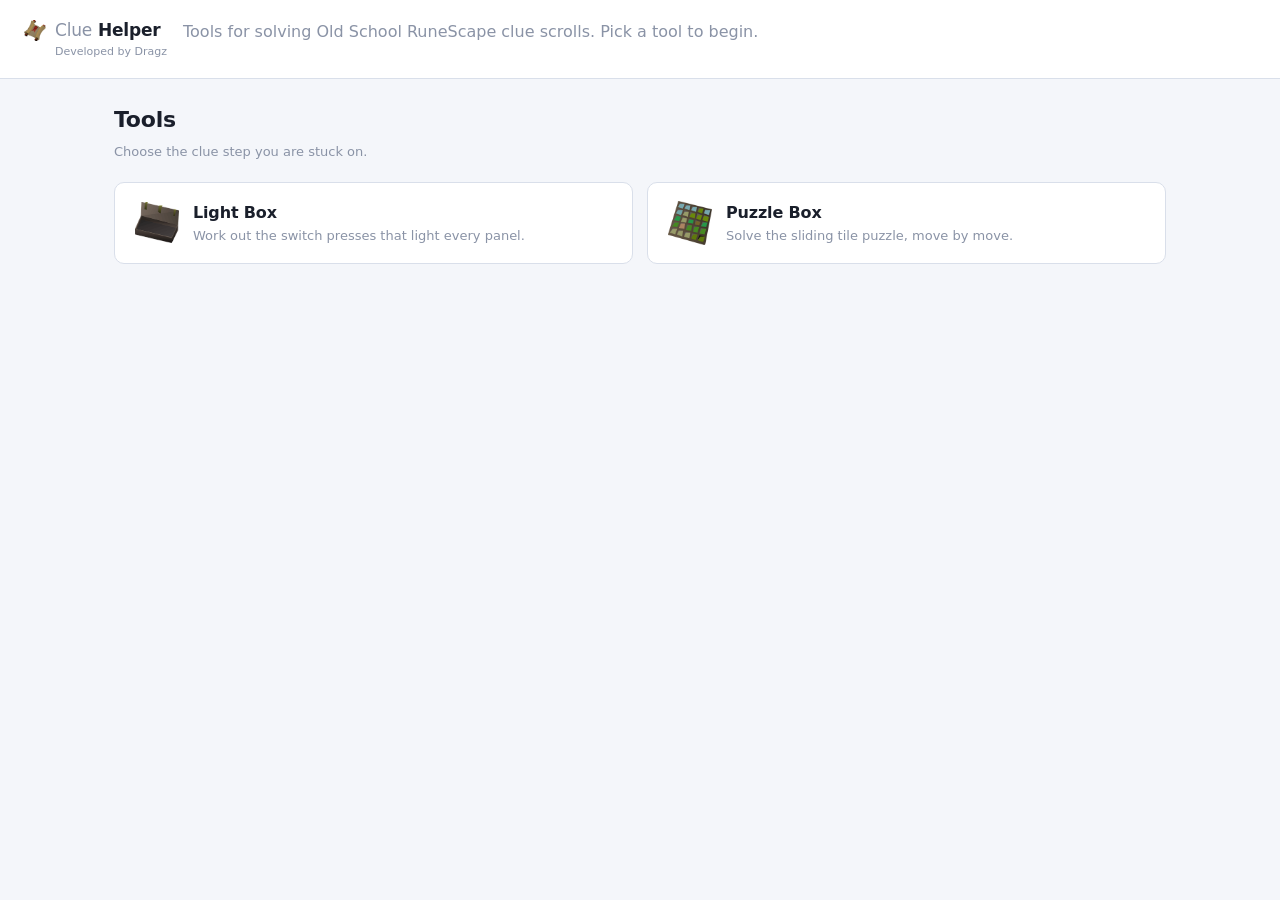
==== index.html @ 04e0d84f "initial commit of base code" ====
<!doctype html>
<!--
  GENERATED FILE -- DO NOT EDIT.

  Built by build_standalone.py from:
      web/index.html   markup        web/tools/*.js   the tools
      web/style.css    styles        web/images/*     icons
      ui.py            every label, tool and timing

  Edit those, then run:  python build_standalone.py
-->

<html lang="en">
<head>
<meta charset="utf-8">
<meta name="viewport" content="width=device-width, initial-scale=1">
<title>Clue Helper</title>
<link rel="icon" type="image/png" href="[data-uri]">
<link rel="apple-touch-icon" href="[data-uri]">
<meta name="apple-mobile-web-app-title" content="Clue Helper">
<meta name="apple-mobile-web-app-capable" content="yes">
<style>:root {
  --bg: #11131a;
  --panel: #181b24;
  --panel-2: #1f2430;
  --line: #2b3140;
  --ink: #e6e9f0;
  --ink-dim: #9aa3b5;
  --ink-faint: #6b7489;
  --placeholder: #4d5360;
  --arrow-stroke: 0.5px;   /* how heavy the ↓ / → disclosure arrows read */
  --arrow-long: 1.2;       /* stretch along the arrow's own axis */
  --arrow-wide: 1.18;      /* and across it */
  --accent: #6ea8fe;
  --accent-ink: #0d1117;
  --wild: #f0b45e;
  --radius: 10px;
  --toast-fade: 220ms;
}

@media (prefers-color-scheme: light) {
  :root {
    --bg: #f4f6fa;
    --panel: #ffffff;
    --panel-2: #eef1f7;
    --line: #d9dfea;
    --ink: #1a1f2b;
    --ink-dim: #5a6479;
    --ink-faint: #8a93a6;
    --placeholder: #b0b6c4;
    --accent: #2f6fe4;
    --accent-ink: #ffffff;
    --wild: #a96a12;
  }
}

* { box-sizing: border-box; }

/* The hidden attribute loses to any author `display` rule -- a card is a grid,
   a page is a block -- so toggling it would otherwise do nothing at all. */
[hidden] { display: none !important; }

body {
  margin: 0;
  background: var(--bg);
  color: var(--ink);
  font: 15px/1.5 system-ui, -apple-system, "Segoe UI", Roboto, sans-serif;
}

.bar {
  display: flex;
  /* Centre, not baseline: the h1 starts with the icon, and a flex container
     whose first item has no text baseline reports its bottom edge instead --
     which dropped the description below the title. */
  align-items: center;
  gap: 16px;
  flex-wrap: wrap;
  padding: 18px 24px;
  border-bottom: 1px solid var(--line);
  background: var(--panel);
}
.bar h1 {
  display: flex;
  align-items: center;
  gap: 9px;
  margin: 0;
  font-size: 17px;
  font-weight: 650;
  letter-spacing: -0.01em;
  white-space: nowrap;
}
.brand {
  display: flex;
  flex-direction: column;
  flex: none;
  gap: 0;
}
.developer-credit {
  margin-left: 31px;
  color: var(--ink-faint);
  font-size: 11px;
  white-space: nowrap;
}
.bar.compact .brand {
  flex-direction: row;
  align-items: center;
  flex-wrap: wrap;
  gap: 6px 16px;
  max-width: 100%;
}
.bar.compact .developer-credit { margin-left: 0; }
.bar.compact #appInfo { flex-basis: 100%; }
.dict.app-description { font-size: 16px; }
.bar:not(.compact) #appInfo {
  align-self: flex-start;
  padding-top: 1.5px;
}
/* Decorative: the name is right beside it, so it carries an empty alt. */
.logo { width: 22px; height: 22px; flex: none; border-radius: 5px; object-fit: contain; }
.bar h1 .lead { color: var(--ink-faint); font-weight: 400; }
.dict { margin: 0; color: var(--ink-faint); font-size: 13px; }
/* Each sentence is its own block, so when the line is too narrow the break
   falls between them instead of part-way through one. */
.dict span { display: inline-block; }

main { max-width: 1100px; margin: 0 auto; padding: 24px; }

/* --- the back control ----------------------------------------------------
   Sits above the page it would leave, aligned with the content's left edge. */
.backbtn {
  display: inline-flex;
  align-items: center;
  gap: 4px;
  margin: 0 0 16px -8px;
  padding: 6px 12px 6px 8px;
  background: none;
  border: 1px solid transparent;
  border-radius: 8px;
  color: var(--ink-dim);
  font: inherit;
  font-size: 14px;
  font-weight: 600;
  cursor: pointer;
  transition: color 0.15s, background 0.15s;
}
.backbtn svg { width: 18px; height: 18px; flex: none; }
.backbtn:hover { color: var(--ink); background: var(--panel-2); }
.backbtn:focus-visible { outline: 2px solid var(--accent); outline-offset: 2px; }

.pagetitle {
  display: flex;
  align-items: center;
  gap: 11px;
  margin: 0;
  font-size: 22px;
  font-weight: 650;
  letter-spacing: -0.01em;
}
/* The tool page repeats the card's icon beside its name, at the same scale
   the card shows it, so the two read as the same object. */
.pagetitle .toolicon { width: 34px; height: 34px; flex: none; object-fit: contain; }
.pagehint { margin-top: 6px; }

/* --- the home menu -------------------------------------------------------
   Cards that stretch to fill the row, so two tools are two halves and the
   grid never leaves a lone stranded card on a wide screen. */
.menu {
  margin-top: 20px;
  display: grid;
  grid-template-columns: repeat(auto-fit, minmax(250px, 1fr));
  gap: 14px;
}
.tile {
  display: grid;
  grid-template-columns: auto 1fr;
  align-items: center;
  gap: 14px;
  width: 100%;
  padding: 18px 20px;
  text-align: left;
  background: var(--panel);
  border: 1px solid var(--line);
  border-radius: var(--radius);
  color: var(--ink);
  font: inherit;
  cursor: pointer;
  -webkit-tap-highlight-color: transparent;
  transition: border-color 0.14s, background 0.14s, transform 0.08s;
}
.tile:hover { border-color: var(--accent); background: var(--panel-2); }
.tile:active { transform: scale(0.99); }
.tile:focus-visible { outline: 2px solid var(--accent); outline-offset: 2px; }
.tile img {
  width: 44px;
  height: 44px;
  object-fit: contain;
  /* OSRS sprites are small and crisp; let them stay that way when scaled. */
  image-rendering: -webkit-optimize-contrast;
}
.tile .name {
  display: block;
  font-size: 16px;
  font-weight: 650;
  letter-spacing: -0.01em;
}
.tile .blurb {
  display: block;
  margin-top: 2px;
  color: var(--ink-faint);
  font-size: 13px;
  line-height: 1.4;
}

/* --- a tool's own surface ------------------------------------------------ */
.card {
  margin-top: 20px;
  padding: 20px;
  background: var(--panel);
  border: 1px solid var(--line);
  border-radius: var(--radius);
}
.card h3 { margin: 0 0 8px; font-size: 15px; font-weight: 650; }
.card p { margin: 0; color: var(--ink-dim); font-size: 14px; }

.label {
  display: block;
  font-size: 12px;
  font-weight: 600;
  text-transform: uppercase;
  letter-spacing: 0.06em;
  color: var(--ink-dim);
  margin-bottom: 6px;
}
.hint { display: block; margin-top: 5px; font-size: 12px; color: var(--ink-faint); }

kbd {
  font: inherit;
  font-size: 11px;
  background: var(--panel-2);
  border: 1px solid var(--line);
  border-radius: 4px;
  padding: 0 4px;
}

input[type=text], input[type=number], select {
  width: 100%;
  background: var(--panel-2);
  border: 1px solid var(--line);
  border-radius: 8px;
  color: var(--ink);
  padding: 9px 11px;
  font: inherit;
}
input[type=number] {
  -moz-appearance: textfield;
  appearance: textfield;
}
input[type=number]::-webkit-inner-spin-button,
input[type=number]::-webkit-outer-spin-button {
  -webkit-appearance: none;
  margin: 0;
}
/* The opacity is set explicitly rather than left alone: Firefox applies its
   own, so leaving it out makes the two browsers disagree about how faint
   this is. */
::placeholder { color: var(--placeholder); opacity: 0.7; }

input:focus, select:focus, button:focus-visible {
  outline: 2px solid var(--accent);
  outline-offset: 1px;
}

/* Sits inside a field, vertically centred whatever the input's height. */
.clearbtn {
  position: absolute;
  top: 50%;
  right: 10px;
  transform: translateY(-50%);
  display: grid;
  place-items: center;
  width: 36px;
  height: 36px;
  padding: 0;
  background: transparent;
  border: 0;
  border-radius: 8px;
  color: var(--ink-faint);
  cursor: pointer;
}
.clearbtn.small { width: 28px; height: 28px; right: 8px; }
.clearbtn svg { display: block; width: 20px; height: 20px; }
.clearbtn.small svg { width: 16px; height: 16px; }
.clearbtn:hover { background: var(--panel-2); color: var(--ink); }
.clearbtn:active, .clearbtn.small:active { transform: translateY(-50%) scale(0.92); }

.seg { display: flex; border: 1px solid var(--line); border-radius: 8px; overflow: hidden; }
.seg button {
  background: var(--panel-2);
  border: 0;
  color: var(--ink-dim);
  font: inherit;
  font-size: 13px;
  padding: 7px 13px;
  cursor: pointer;
}
.seg button + button { border-left: 1px solid var(--line); }
.seg button.on { background: var(--accent); color: var(--accent-ink); font-weight: 600; }
.seg button:hover:not(.on) { color: var(--ink); }

button[type=submit], .secondary-btn {
  border-radius: 8px;
  font: inherit;
  font-weight: 600;
  padding: 9px 18px;
  cursor: pointer;
  border: 1px solid var(--line);
}
button[type=submit] {
  background: var(--accent);
  color: var(--accent-ink);
  border-color: transparent;
  transition: filter 0.15s;
}
button[type=submit]:hover { filter: brightness(1.08); }
button.secondary-btn {
  background: var(--panel-2);
  color: var(--ink-dim);
  border-color: var(--line);
  transition: filter 0.15s, color 0.15s;
}
.secondary-btn:hover:not(:disabled) { filter: brightness(1.08); color: var(--ink); }
.secondary-btn:disabled { opacity: 0.4; cursor: not-allowed; }

.status { margin: 18px 2px 0; font-size: 14px; color: var(--ink-dim); min-height: 21px; }
.status.err { color: #ff8585; }

.empty { color: var(--ink-faint); padding: 20px 2px; }

/* --- toast ---------------------------------------------------------------
   A confirmation that behaves like an Android toast: it slides and fades up
   from the bottom, waits, then goes back down. The host never takes a pointer
   event, so nothing underneath is ever blocked. */
.toasts {
  position: fixed;
  left: 0;
  right: 0;
  bottom: 0;
  z-index: 50;
  display: flex;
  justify-content: center;
  padding: 0 16px calc(26px + env(safe-area-inset-bottom, 0px));
  pointer-events: none;
}
.toast {
  display: flex;
  align-items: center;
  gap: 7px;
  max-width: 100%;
  background: var(--accent);
  color: var(--accent-ink);
  border: 1px solid transparent;
  border-radius: 8px;
  padding: 9px 18px;
  font-size: 14px;
  font-weight: 600;
  line-height: 1.3;
  box-shadow: 0 8px 28px rgba(0, 0, 0, 0.3);
  pointer-events: none;
  opacity: 0;
  transform: translateY(28px);
  transition: opacity var(--toast-fade) ease,
              transform var(--toast-fade) cubic-bezier(0.22, 0.8, 0.3, 1);
}
.toast.show { opacity: 1; transform: translateY(0); }
/* A solid dark chip, a shade off the toast's own ink (--accent-ink is #0d1117
   in the dark theme) rather than a wash of the accent underneath. Flat so it
   holds the same colour in both themes; white on it runs about 17:1. */
.toast code {
  font-family: ui-monospace, "Cascadia Mono", Consolas, monospace;
  font-size: 13px;
  color: #fff;
  background: #161b24;
  border: 1px solid rgba(255, 255, 255, 0.12);
  border-radius: 5px;
  padding: 1px 7px;
}

@media (prefers-reduced-motion: reduce) {
  .toast { transform: none; transition: opacity 0.12s linear; }
  .toast.show { transform: none; }
}

/* Phones: the bar loses its side padding to the content, and a card is the
   full width of the screen rather than a column of two. */
@media (max-width: 480px) {
  .bar { padding: 14px 16px; }
  main { padding: 18px 16px; }
  .pagetitle { font-size: 20px; }
  .tile { padding: 15px 16px; gap: 12px; }
  .tile img { width: 38px; height: 38px; }
}
</style>
</head>
<body>

<header class="bar">
  <div class="brand">
    <h1>
      <!-- Swapped for the tool's own icon and name once a tool page opens. -->
      <img class="logo" id="brandIcon" src="[data-uri]" alt="">
      <span id="brandName"><span class="lead">Clue</span> <span>Helper</span></span>
    </h1>
    <span class="developer-credit">Developed by Dragz</span>
  </div>
  <p class="dict app-description" id="appInfo">
    <span>Tools for solving Old School RuneScape clue scrolls.</span> <span>Pick a tool to begin.</span>
  </p>
</header>

<main>

  <!-- Shown on every page but the home screen. -->
  <button type="button" class="backbtn" id="back" title="Back to all tools" hidden>
    <svg viewBox="0 0 24 24" aria-hidden="true" fill="none" stroke="currentColor"
         stroke-width="2.4" stroke-linecap="round" stroke-linejoin="round">
      <path d="M15 5 L8 12 L15 19"/>
    </svg>
    <span>All tools</span>
  </button>

  <!-- The home screen: one card per tool in ui.py's TOOLS. -->
  <section class="page" id="page-home">
    <h2 class="pagetitle">Tools</h2>
    <p class="dict pagehint">Choose the clue step you are stuck on.</p>
    <div class="menu" id="menu"></div>
  </section>

  <!-- Every tool page is built into here by app.js. -->
  <section class="page" id="page-tool" hidden></section>

  <section id="status" class="status" aria-live="polite"></section>

</main>

<div class="toasts" id="toasts" aria-live="polite" aria-atomic="true"></div>

<script>"use strict";

/* The shell: a home menu of tools, and one page per tool.
 *
 * The tool list is not written here -- it is rendered in from ui.py's TOOLS, so
 * the menu, the routes and the browser titles all come from one definition.
 * A tool's own code registers itself with `registerTool(id, { mount })` and is
 * handed the page element when its route opens; until one does, the page shows
 * a placeholder. That keeps every tool a self-contained file that knows nothing
 * about routing.
 *
 * Routing is by hash (#/light-box) rather than by path: the standalone build is
 * opened straight from the filesystem or from GitHub Pages, where there is no
 * server to map a path onto a page.
 */

const $ = (id) => document.getElementById(id);

/* Quoted so this file is valid JS before rendering as well as after. */
const TOOLS = JSON.parse('[{"id":"light-box","title":"Light Box","icon":"[data-uri]","blurb":"Work out the switch presses that light every panel."},{"id":"puzzle-box","title":"Puzzle Box","icon":"[data-uri]","blurb":"Solve the sliding tile puzzle, move by move."}]');
const TOAST_MS = +"2000", TOAST_FADE_MS = +"220";
const APP_NAME = "Clue Helper";

const byId = new Map(TOOLS.map((tool) => [tool.id, tool]));

/* Filled in by each tool's own script. A missing entry is not an error: the
   route still opens, and shows the "not built yet" card. */
const implementations = new Map();
window.registerTool = (id, impl) => {
  implementations.set(id, impl);
  // A tool script that loads after the router has already opened its page
  // (or is re-registered during development) still gets to draw.
  if (current && current.id === id) openTool(id);
};

let current = null;       // the tool whose page is showing, or null on home
let teardown = null;      // whatever the last mount handed back, to undo

// --- the home menu --------------------------------------------------------

function buildMenu() {
  const frag = document.createDocumentFragment();
  for (const tool of TOOLS) {
    const tile = document.createElement("button");
    tile.type = "button";
    tile.className = "tile";
    tile.dataset.tool = tool.id;

    const icon = document.createElement("img");
    icon.src = tool.icon;
    icon.alt = "";          // decorative: the name is right beside it
    icon.loading = "lazy";

    const text = document.createElement("span");
    const name = document.createElement("span");
    name.className = "name";
    name.textContent = tool.title;
    text.append(name);
    if (tool.blurb) {
      const blurb = document.createElement("span");
      blurb.className = "blurb";
      blurb.textContent = tool.blurb;
      text.append(blurb);
    }

    tile.append(icon, text);
    frag.append(tile);
  }
  $("menu").replaceChildren(frag);
}

/* One listener for the whole menu rather than one per card. */
$("menu").addEventListener("click", (event) => {
  const tile = event.target.closest(".tile");
  if (tile) go(tile.dataset.tool);
});

$("back").addEventListener("click", () => go(null));

// --- routing --------------------------------------------------------------

/** Navigate to a tool, or to the home screen with `null`. */
function go(id) {
  // Let the hash drive the render, so the back button and a typed URL take
  // exactly the same path through here as a click does.
  location.hash = id ? "#/" + id : "";
}

function routeFromHash() {
  const id = location.hash.replace(/^#\/?/, "").trim();
  return id && byId.has(id) ? id : null;
}

function render() {
  const id = routeFromHash();
  if (id) openTool(id);
  else openHome();
}

function openHome() {
  releaseTool();
  current = null;
  $("page-tool").hidden = true;
  $("page-tool").replaceChildren();
  $("page-home").hidden = false;
  $("back").hidden = true;
  setBrand(null);
  flash("");
  syncBrandLayout();
}

function openTool(id) {
  const tool = byId.get(id);
  if (!tool) return openHome();

  releaseTool();
  current = tool;
  $("page-home").hidden = true;
  $("back").hidden = false;

  const page = $("page-tool");
  page.hidden = false;
  page.replaceChildren(toolHeading(tool), toolBody(tool));
  setBrand(tool);
  flash("");
  syncBrandLayout();

  const impl = implementations.get(id);
  if (impl && typeof impl.mount === "function") {
    teardown = impl.mount(page.querySelector(".toolbody"), tool) || null;
  }
}

/** Undo whatever the last tool set up outside its own page element. */
function releaseTool() {
  if (typeof teardown === "function") teardown();
  teardown = null;
}

function toolHeading(tool) {
  const h = document.createElement("h2");
  h.className = "pagetitle";

  const icon = document.createElement("img");
  icon.className = "toolicon";
  icon.src = tool.icon;
  icon.alt = "";
  h.append(icon, document.createTextNode(tool.title));
  return h;
}

/** The tool's own surface. Empty until its script mounts something into it;
    a tool with no script yet gets the placeholder instead. */
function toolBody(tool) {
  const body = document.createElement("div");
  body.className = "toolbody";
  if (implementations.has(tool.id)) return body;

  const card = document.createElement("div");
  card.className = "card";
  const heading = document.createElement("h3");
  heading.textContent = "Nothing here yet";
  const text = document.createElement("p");
  text.textContent = "This tool is still being built. The page, the route and the layout are in place, so the solver can drop straight in.";
  card.append(heading, text);
  body.append(card);
  return body;
}

/** The header carries the tool's name and icon while its page is open, and
    the app's own while it is not. */
function setBrand(tool) {
  const icon = $("brandIcon");
  const name = $("brandName");
  if (tool) {
    icon.src = tool.icon;
    name.textContent = tool.title;
    $("appInfo").hidden = true;
    document.title = tool.title + " · " + APP_NAME;
  } else {
    icon.src = HOME_ICON;
    name.replaceChildren(span("lead", "Clue"),
                         document.createTextNode(" "),
                         span("", "Helper"));
    $("appInfo").hidden = false;
    document.title = APP_NAME;
  }
}

function span(cls, text) {
  const el = document.createElement("span");
  if (cls) el.className = cls;
  el.textContent = text;
  return el;
}

// --- status line ----------------------------------------------------------

function flash(message, isError) {
  const status = $("status");
  status.innerHTML = message || "";
  status.classList.toggle("err", Boolean(isError));
}
window.flash = flash;

// --- copying --------------------------------------------------------------

async function copyText(text) {
  try {
    await navigator.clipboard.writeText(text);
  } catch {
    if (!legacyCopy(text)) {
      flash("Clipboard blocked by the browser", true);
      return;
    }
  }
  toast(text);
}
window.copyText = copyText;

function legacyCopy(text) {
  const ta = document.createElement("textarea");
  ta.value = text;
  ta.style.position = "fixed";
  ta.style.opacity = "0";
  document.body.append(ta);
  ta.select();
  let ok = false;
  try { ok = document.execCommand("copy"); } catch {}
  ta.remove();
  return ok;
}

/* Android-style: a new toast wipes out whatever is on screen at once, rather
   than queueing behind it or crossfading with it. */
function toast(text) {
  const host = $("toasts");
  for (const old of host.querySelectorAll(".toast")) {
    clearTimeout(old.dismiss);
    old.remove();
  }

  const el = document.createElement("div");
  el.className = "toast";
  const chip = document.createElement("code");
  chip.textContent = text;
  el.append(chip, document.createTextNode(" was copied to the clipboard"));
  host.append(el);

  // Two frames, so the browser paints the off-screen state before it animates.
  requestAnimationFrame(() => requestAnimationFrame(() => el.classList.add("show")));

  el.dismiss = setTimeout(() => {
    el.classList.remove("show");
    el.dismiss = setTimeout(() => el.remove(), TOAST_FADE_MS + 80);
  }, TOAST_MS);
}
window.toast = toast;

// --- the solver bridge ----------------------------------------------------

/* Tools ask for an answer through here and never care which side computed it.
 * The served page posts to server.py; the standalone build has no server, so
 * it calls the matching function a tool's own script has registered under
 * window.LOCAL_SOLVERS. Either way a tool awaits one promise.
 */
async function solve(tool, payload) {
  const local = window.LOCAL_SOLVERS && window.LOCAL_SOLVERS[tool];
  if (local) {
    try {
      return await local(payload);
    } catch (exc) {
      return { ok: false, error: exc.message };
    }
  }
  try {
    const res = await fetch("/api/solve/" + encodeURIComponent(tool), {
      method: "POST",
      headers: { "Content-Type": "application/json" },
      body: JSON.stringify(payload),
    });
    return await res.json();
  } catch {
    return { ok: false, error: "Lost contact with the local server. Is server.py still running?" };
  }
}
window.solve = solve;

// --- startup --------------------------------------------------------------

/* Captured before any tool swaps it out, so going home restores the real
   icon rather than whichever tool was open last. */
const HOME_ICON = $("brandIcon").src;

/** Stack the header's two halves once the name and the description no longer
    fit side by side. Measured rather than guessed at a breakpoint: the tool
    names change the width of the first half. */
function syncBrandLayout() {
  const bar = document.querySelector(".bar");
  const info = $("appInfo");
  if (info.hidden) {       // a tool page shows only the name: never compact
    bar.classList.remove("compact");
    return;
  }
  const style = getComputedStyle(bar);
  const available = bar.clientWidth - parseFloat(style.paddingLeft)
    - parseFloat(style.paddingRight);
  // Measure the unwrapped copy, not its current (possibly wrapped) width.
  const probe = info.cloneNode(true);
  probe.removeAttribute("id");
  probe.style.cssText =
    "position:fixed;visibility:hidden;width:max-content;white-space:nowrap";
  document.body.append(probe);
  const required = bar.querySelector("h1").getBoundingClientRect().width
    + parseFloat(style.columnGap) + probe.getBoundingClientRect().width;
  probe.remove();
  bar.classList.toggle("compact", required > available);
}

window.addEventListener("hashchange", render);

(function init() {
  buildMenu();
  render();
  let headerWidth = null;
  new ResizeObserver(([entry]) => {
    if (entry.contentRect.width === headerWidth) return;
    headerWidth = entry.contentRect.width;
    syncBrandLayout();
  }).observe(document.querySelector(".bar"));
  document.fonts.ready.then(syncBrandLayout);
})();
</script>
</body>
</html>
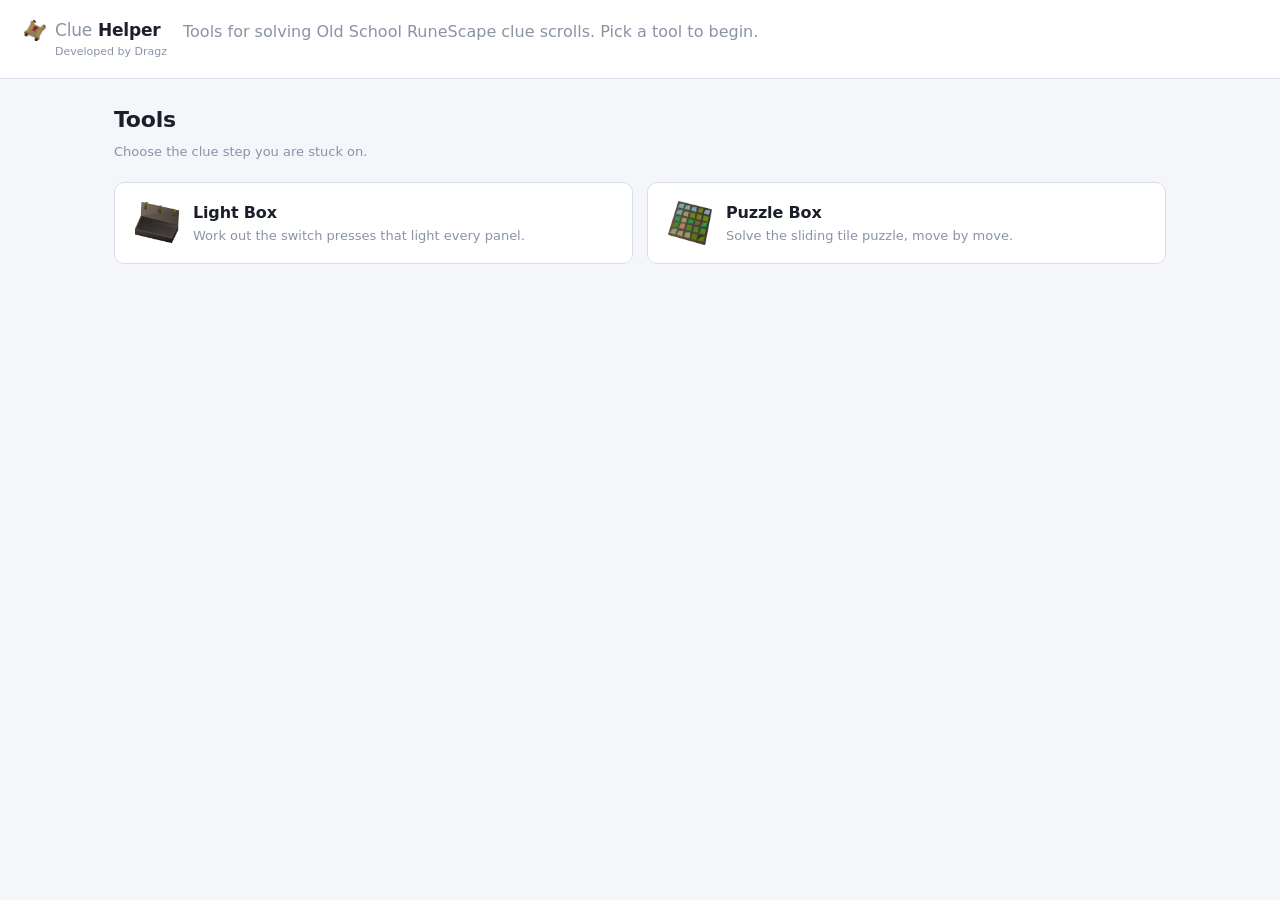
==== commit afcca8fd: "reworked directory hierarchy" ====
--- a/index.html
+++ b/index.html
@@ -4,7 +4,7 @@
 
   Built by build_standalone.py from:
       web/index.html   markup        web/tools/*.js   the tools
-      web/style.css    styles        web/images/*     icons
+      web/style.css    styles        docs/*           sprites and sounds
       ui.py            every label, tool and timing
 
   Edit those, then run:  python build_standalone.py
@@ -15,8 +15,8 @@
 <meta charset="utf-8">
 <meta name="viewport" content="width=device-width, initial-scale=1">
 <title>Clue Helper</title>
-<link rel="icon" type="image/png" href="[data-uri]">
-<link rel="apple-touch-icon" href="[data-uri]">
+<link rel="icon" type="image/png" href="[data-uri]">
+<link rel="apple-touch-icon" href="[data-uri]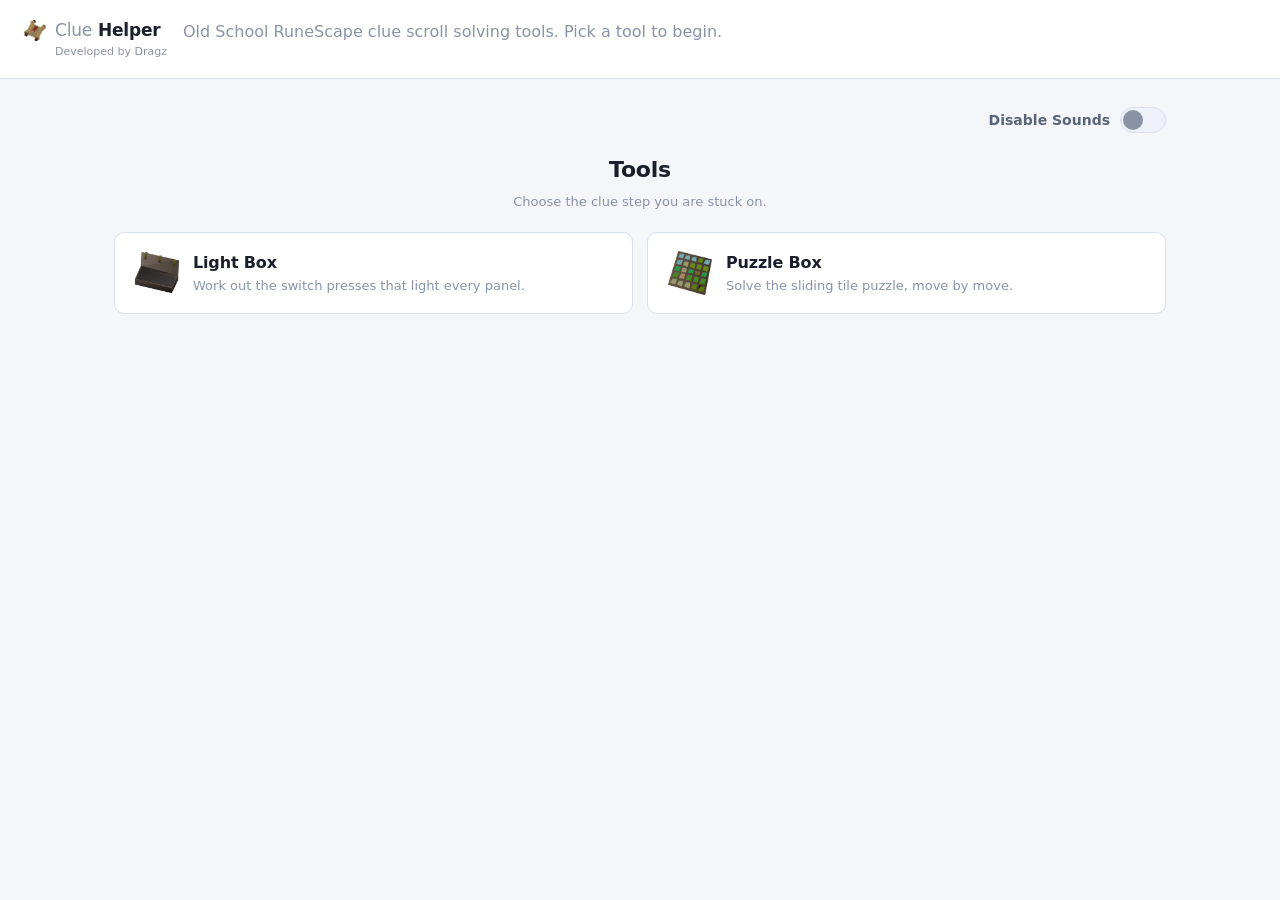
==== commit d203191e: "added base interface for light box" ====
--- a/index.html
+++ b/index.html
@@ -125,13 +125,24 @@
 
 main { max-width: 1100px; margin: 0 auto; padding: 24px; }
 
-/* --- the back control ----------------------------------------------------
-   Sits above the page it would leave, aligned with the content's left edge. */
+/* --- the row above every page --------------------------------------------
+   The way back on the left, the sound switch on the right, both aligned with
+   the content's own edges. On the home screen the back button is gone and the
+   switch keeps its place. */
+.pagebar {
+  display: flex;
+  align-items: center;
+  gap: 12px;
+  margin-bottom: 16px;
+  min-height: 34px;
+}
+.pagebar .switch { margin-left: auto; }
+
 .backbtn {
   display: inline-flex;
   align-items: center;
   gap: 4px;
-  margin: 0 0 16px -8px;
+  margin: 0 0 0 -8px;
   padding: 6px 12px 6px 8px;
   background: none;
   border: 1px solid transparent;
@@ -147,11 +158,14 @@
 .backbtn:hover { color: var(--ink); background: var(--panel-2); }
 .backbtn:focus-visible { outline: 2px solid var(--accent); outline-offset: 2px; }
 
+/* Titles are centred on every page, tool and home alike. */
 .pagetitle {
   display: flex;
   align-items: center;
+  justify-content: center;
   gap: 11px;
   margin: 0;
+  text-align: center;
   font-size: 22px;
   font-weight: 650;
   letter-spacing: -0.01em;
@@ -159,7 +173,67 @@
 /* The tool page repeats the card's icon beside its name, at the same scale
    the card shows it, so the two read as the same object. */
 .pagetitle .toolicon { width: 34px; height: 34px; flex: none; object-fit: contain; }
-.pagehint { margin-top: 6px; }
+.pagehint { margin-top: 6px; text-align: center; }
+
+/* --- the sound switch ----------------------------------------------------
+   A real checkbox, hidden but still the thing that is clicked, focused and
+   read out; the pill and its knob are drawn from it. */
+.switch {
+  display: inline-flex;
+  align-items: center;
+  gap: 10px;
+  cursor: pointer;
+  user-select: none;
+}
+.switch-label {
+  font-size: 14px;
+  font-weight: 600;
+  color: var(--ink-dim);
+  transition: color 0.15s;
+}
+.switch:hover .switch-label { color: var(--ink); }
+.switch input {
+  position: absolute;
+  width: 1px;
+  height: 1px;
+  opacity: 0;
+  pointer-events: none;
+}
+.switch .track {
+  position: relative;
+  flex: none;
+  width: 46px;
+  height: 26px;
+  border-radius: 999px;
+  background: var(--panel-2);
+  border: 1px solid var(--line);
+  transition: background 0.16s, border-color 0.16s;
+}
+.switch .knob {
+  position: absolute;
+  top: 50%;
+  left: 2px;
+  width: 20px;
+  height: 20px;
+  border-radius: 50%;
+  background: var(--ink-faint);
+  transform: translateY(-50%);
+  transition: transform 0.16s cubic-bezier(0.22, 0.8, 0.3, 1), background 0.16s;
+}
+.switch input:checked + .track {
+  background: var(--accent);
+  border-color: transparent;
+}
+.switch input:checked + .track .knob {
+  transform: translate(20px, -50%);
+  background: #fff;
+}
+.switch input:checked ~ .switch-label,
+.switch:has(input:checked) .switch-label { color: var(--ink); }
+.switch input:focus-visible + .track { outline: 2px solid var(--accent); outline-offset: 3px; }
+@media (prefers-reduced-motion: reduce) {
+  .switch .track, .switch .knob { transition: none; }
+}
 
 /* --- the home menu -------------------------------------------------------
    Cards that stretch to fill the row, so two tools are two halves and the
@@ -307,7 +381,7 @@
 .seg button.on { background: var(--accent); color: var(--accent-ink); font-weight: 600; }
 .seg button:hover:not(.on) { color: var(--ink); }
 
-button[type=submit], .secondary-btn {
+button[type=submit], .primary-btn, .secondary-btn {
   border-radius: 8px;
   font: inherit;
   font-weight: 600;
@@ -315,13 +389,14 @@
   cursor: pointer;
   border: 1px solid var(--line);
 }
-button[type=submit] {
+button[type=submit], .primary-btn {
   background: var(--accent);
   color: var(--accent-ink);
   border-color: transparent;
   transition: filter 0.15s;
 }
-button[type=submit]:hover { filter: brightness(1.08); }
+button[type=submit]:hover, .primary-btn:hover:not(:disabled) { filter: brightness(1.08); }
+.primary-btn:disabled { opacity: 0.4; cursor: not-allowed; }
 button.secondary-btn {
   background: var(--panel-2);
   color: var(--ink-dim);
@@ -335,6 +410,166 @@
 .status.err { color: #ff8585; }
 
 .empty { color: var(--ink-faint); padding: 20px 2px; }
+
+/* --- OSRS buttons --------------------------------------------------------
+   Three background sprites in total -- up, hover, selected -- and the letter
+   laid over the middle from the glyph sheet. A new label is a character of
+   markup, not three more files.
+
+   Everything is sized from --btn-px, one game pixel, so a button and the
+   letter on it scale together and stay on the same grid. */
+.glyph-sheet { position: absolute; width: 0; height: 0; overflow: hidden; }
+
+/* A character of the interface font, anywhere on the page. It takes its
+   colour from `fill`, so a glyph can be tinted like text. */
+.rs-glyph {
+  display: block;
+  width: calc(var(--glyph-w) * var(--btn-px, 2px));
+  height: calc(var(--glyph-h) * var(--btn-px, 2px));
+  fill: currentColor;
+  /* Pixel art: snap the edges rather than smoothing them. */
+  shape-rendering: crispEdges;
+}
+
+.osrs-btn {
+  --btn-px: 2px;
+  --btn-ink: #f49540;
+  display: grid;
+  place-items: center;
+  width: calc(68 * var(--btn-px));
+  height: calc(31 * var(--btn-px));
+  padding: 0;
+  border: 0;
+  color: var(--btn-ink);
+  background: url("[data-uri]") center / 100% 100% no-repeat;
+  cursor: pointer;
+  -webkit-tap-highlight-color: transparent;
+  touch-action: manipulation;
+}
+/* Pressed: the letter moves one game pixel down and right, as the style
+   guide asks, and the background carries the sunken bevel. */
+.osrs-btn:active,
+.osrs-btn[aria-pressed="true"] {
+  background-image: url("[data-uri]");
+}
+.osrs-btn:active .rs-glyph,
+.osrs-btn[aria-pressed="true"] .rs-glyph {
+  transform: translate(var(--btn-px), var(--btn-px));
+}
+/* Hover is a pointer idea; a finger has none, and :hover sticks after a tap
+   on a touch screen, which would leave the button looking pressed. */
+@media (hover: hover) {
+  .osrs-btn:hover {
+    background-image: url("[data-uri]");
+    --btn-ink: #ffb259;
+  }
+  .osrs-btn:hover .rs-glyph { transform: translate(var(--btn-px), var(--btn-px)); }
+}
+.osrs-btn[aria-pressed="true"],
+.osrs-btn[aria-pressed="true"]:hover,
+.osrs-btn[aria-pressed="true"]:active {
+  background-image: url("[data-uri]");
+  --btn-ink: #ffffff;
+}
+.osrs-btn:focus-visible { outline: 2px solid var(--accent); outline-offset: 2px; }
+.osrs-btn:disabled { opacity: 0.55; cursor: not-allowed; }
+.osrs-btn:disabled .rs-glyph { transform: none; }
+
+/* A row of them, as the levers sit under the light box. */
+.osrs-btn-row {
+  display: flex;
+  flex-wrap: wrap;
+  justify-content: center;
+  gap: 8px;
+}
+
+/* --- the light box -------------------------------------------------------
+   The box is the artwork itself, with a hit area sitting over each painted-on
+   bulb. Every position below is a percentage of the picture, measured off
+   light_box_start.png, so the whole thing scales with the screen and the
+   lights stay on their sockets at any size. */
+.lightbox {
+  position: relative;
+  /* The levers inside are placed in cqw -- hundredths of this box's width --
+     so every measurement taken off the artwork stays true at any size. */
+  container-type: inline-size;
+  width: min(100%, 520px);
+  margin: 0 auto;
+  aspect-ratio: 1011 / 969;
+  background: url("[data-uri]") center / 100% 100% no-repeat;
+  /* The art is a crisp upscale of a 2-colour sprite; smoothing it on the way
+     down muddies the panel edges. */
+  image-rendering: -webkit-optimize-contrast;
+  touch-action: manipulation;   /* no double-tap zoom while tapping lights */
+}
+.lightbox .light {
+  position: absolute;
+  width: 8.498%;
+  height: 9.207%;
+  padding: 0;
+  background: none;
+  border: 0;
+  border-radius: 6px;
+  cursor: pointer;
+  -webkit-tap-highlight-color: transparent;
+}
+.lightbox .light:focus-visible { outline: 2px solid var(--accent); outline-offset: 2px; }
+/* Both bulbs sit in the socket, one over the other, and the pair cross-fade.
+   The unlit one is there so that hovering an *off* light can shrink it too --
+   the bulb painted into the background cannot be touched. It covers the
+   painted one exactly, so nothing moves when it loads. */
+.lightbox .light i {
+  position: absolute;
+  inset: 0;
+  background-size: 100% 100%;
+  background-repeat: no-repeat;
+  /* Scaled up from 26px, so keep the pixels square rather than blurred. */
+  image-rendering: pixelated;
+  transition: opacity 90ms ease, transform 110ms ease;
+}
+.lightbox .light .off { background-image: url("[data-uri]"); }
+.lightbox .light .on {
+  background-image: url("[data-uri]");
+  opacity: 0;
+}
+.lightbox .light.on .on { opacity: 1; }
+.lightbox .light.on .off { opacity: 0; }
+
+/* A bulb gives a little under the pointer, so it is obvious which socket a
+   click would land in. Small on hover, a touch more on the press itself. */
+@media (hover: hover) {
+  .lightbox .light:hover i { transform: scale(0.94); }
+}
+.lightbox .light:active i { transform: scale(0.89); }
+@media (prefers-reduced-motion: reduce) {
+  .lightbox .light i { transition: none; }
+}
+
+/* The eight levers, laid over the ones painted into the artwork. Their size
+   is the painted button's, measured off light_box_start.png, rather than the
+   sprite's own -- the two differ slightly in proportion, and matching the
+   painting is what makes the overlay invisible.
+
+   --btn-px is set so the letter comes out the size the game draws it; the
+   button's own width and height are given here instead of derived from it. */
+.lightbox .lever {
+  position: absolute;
+  /* 214x98 artwork pixels, measured outline to outline -- the first attempt
+     measured only the face inside the bevel, and left a rim of the painted
+     button showing all round. --btn-px follows from the height, so the letter
+     lands the size the game draws it. */
+  --btn-px: 0.3127cqw;
+  width: 21.167cqw;
+  height: 9.693cqw;
+}
+
+/* The row of actions under a tool. */
+.toolactions {
+  display: flex;
+  justify-content: center;
+  gap: 10px;
+  margin-top: 18px;
+}
 
 /* --- toast ---------------------------------------------------------------
    A confirmation that behaves like an Android toast: it slides and fades up
@@ -398,10 +633,17 @@
   .pagetitle { font-size: 20px; }
   .tile { padding: 15px 16px; gap: 12px; }
   .tile img { width: 38px; height: 38px; }
+  /* The switch keeps its full size -- it is a tap target -- so the label is
+     what gives way when the row runs out of room. */
+  .switch-label { font-size: 13px; }
+  .pagebar { gap: 8px; }
 }
 </style>
 </head>
 <body>
+
+<!-- The interface font, as symbols. Every glyph on the page points here. -->
+<svg xmlns="http://www.w3.org/2000/svg" class="glyph-sheet" aria-hidden="true"><symbol id="g-A" viewBox="0 0 6 10"><path d="M2 0h2v1h-2zM1 1h1v1h-1zM4 1h1v1h-1zM0 2h1v1h-1zM5 2h1v1h-1zM0 3h1v1h-1zM5 3h1v1h-1zM0 4h6v1h-6zM0 5h1v1h-1zM5 5h1v1h-1zM0 6h1v1h-1zM5 6h1v1h-1zM0 7h1v1h-1zM5 7h1v1h-1zM0 8h1v1h-1zM5 8h1v1h-1zM0 9h1v1h-1zM5 9h1v1h-1z"/></symbol><symbol id="g-B" viewBox="0 0 5 10"><path d="M0 0h4v1h-4zM0 1h1v1h-1zM4 1h1v1h-1zM0 2h1v1h-1zM4 2h1v1h-1zM0 3h1v1h-1zM4 3h1v1h-1zM0 4h4v1h-4zM0 5h1v1h-1zM4 5h1v1h-1zM0 6h1v1h-1zM4 6h1v1h-1zM0 7h1v1h-1zM4 7h1v1h-1zM0 8h1v1h-1zM4 8h1v1h-1zM0 9h4v1h-4z"/></symbol><symbol id="g-C" viewBox="0 0 5 10"><path d="M2 0h2v1h-2zM1 1h1v1h-1zM4 1h1v1h-1zM0 2h1v1h-1zM0 3h1v1h-1zM0 4h1v1h-1zM0 5h1v1h-1zM0 6h1v1h-1zM0 7h1v1h-1zM1 8h1v1h-1zM4 8h1v1h-1zM2 9h2v1h-2z"/></symbol><symbol id="g-D" viewBox="0 0 5 10"><path d="M0 0h3v1h-3zM0 1h1v1h-1zM3 1h1v1h-1zM0 2h1v1h-1zM4 2h1v1h-1zM0 3h1v1h-1zM4 3h1v1h-1zM0 4h1v1h-1zM4 4h1v1h-1zM0 5h1v1h-1zM4 5h1v1h-1zM0 6h1v1h-1zM4 6h1v1h-1zM0 7h1v1h-1zM4 7h1v1h-1zM0 8h1v1h-1zM4 8h1v1h-1zM0 9h4v1h-4z"/></symbol><symbol id="g-E" viewBox="0 0 5 10"><path d="M0 0h5v1h-5zM0 1h1v1h-1zM0 2h1v1h-1zM0 3h1v1h-1zM0 4h3v1h-3zM0 5h1v1h-1zM0 6h1v1h-1zM0 7h1v1h-1zM0 8h1v1h-1zM0 9h5v1h-5z"/></symbol><symbol id="g-F" viewBox="0 0 5 10"><path d="M0 0h5v1h-5zM0 1h1v1h-1zM0 2h1v1h-1zM0 3h1v1h-1zM0 4h3v1h-3zM0 5h1v1h-1zM0 6h1v1h-1zM0 7h1v1h-1zM0 8h1v1h-1zM0 9h1v1h-1z"/></symbol><symbol id="g-G" viewBox="0 0 6 10"><path d="M2 0h3v1h-3zM1 1h1v1h-1zM5 1h1v1h-1zM0 2h1v1h-1zM0 3h1v1h-1zM0 4h1v1h-1zM3 4h2v1h-2zM0 5h1v1h-1zM5 5h1v1h-1zM0 6h1v1h-1zM5 6h1v1h-1zM0 7h1v1h-1zM5 7h1v1h-1zM1 8h1v1h-1zM5 8h1v1h-1zM2 9h3v1h-3z"/></symbol><symbol id="g-H" viewBox="0 0 5 10"><path d="M0 0h1v1h-1zM4 0h1v1h-1zM0 1h1v1h-1zM4 1h1v1h-1zM0 2h1v1h-1zM4 2h1v1h-1zM0 3h1v1h-1zM4 3h1v1h-1zM0 4h5v1h-5zM0 5h1v1h-1zM4 5h1v1h-1zM0 6h1v1h-1zM4 6h1v1h-1zM0 7h1v1h-1zM4 7h1v1h-1zM0 8h1v1h-1zM4 8h1v1h-1zM0 9h1v1h-1zM4 9h1v1h-1z"/></symbol><symbol id="g-I" viewBox="0 0 3 10"><path d="M0 0h3v1h-3zM1 1h1v1h-1zM1 2h1v1h-1zM1 3h1v1h-1zM1 4h1v1h-1zM1 5h1v1h-1zM1 6h1v1h-1zM1 7h1v1h-1zM1 8h1v1h-1zM0 9h3v1h-3z"/></symbol><symbol id="g-J" viewBox="0 0 6 10"><path d="M0 0h6v1h-6zM3 1h1v1h-1zM3 2h1v1h-1zM3 3h1v1h-1zM3 4h1v1h-1zM3 5h1v1h-1zM3 6h1v1h-1zM0 7h1v1h-1zM3 7h1v1h-1zM0 8h1v1h-1zM3 8h1v1h-1zM1 9h2v1h-2z"/></symbol><symbol id="g-K" viewBox="0 0 6 10"><path d="M0 0h1v1h-1zM4 0h1v1h-1zM0 1h1v1h-1zM3 1h1v1h-1zM0 2h1v1h-1zM2 2h1v1h-1zM0 3h2v1h-2zM0 4h1v1h-1zM0 5h2v1h-2zM0 6h1v1h-1zM2 6h1v1h-1zM0 7h1v1h-1zM3 7h1v1h-1zM0 8h1v1h-1zM4 8h1v1h-1zM0 9h1v1h-1zM5 9h1v1h-1z"/></symbol><symbol id="g-L" viewBox="0 0 5 10"><path d="M0 0h1v1h-1zM0 1h1v1h-1zM0 2h1v1h-1zM0 3h1v1h-1zM0 4h1v1h-1zM0 5h1v1h-1zM0 6h1v1h-1zM0 7h1v1h-1zM0 8h1v1h-1zM0 9h5v1h-5z"/></symbol><symbol id="g-M" viewBox="0 0 7 10"><path d="M0 0h1v1h-1zM6 0h1v1h-1zM0 1h1v1h-1zM6 1h1v1h-1zM0 2h2v1h-2zM5 2h2v1h-2zM0 3h1v1h-1zM2 3h1v1h-1zM4 3h1v1h-1zM6 3h1v1h-1zM0 4h1v1h-1zM3 4h1v1h-1zM6 4h1v1h-1zM0 5h1v1h-1zM6 5h1v1h-1zM0 6h1v1h-1zM6 6h1v1h-1zM0 7h1v1h-1zM6 7h1v1h-1zM0 8h1v1h-1zM6 8h1v1h-1zM0 9h1v1h-1zM6 9h1v1h-1z"/></symbol><symbol id="g-N" viewBox="0 0 6 10"><path d="M0 0h1v1h-1zM5 0h1v1h-1zM0 1h2v1h-2zM5 1h1v1h-1zM0 2h1v1h-1zM2 2h1v1h-1zM5 2h1v1h-1zM0 3h1v1h-1zM2 3h1v1h-1zM5 3h1v1h-1zM0 4h1v1h-1zM3 4h1v1h-1zM5 4h1v1h-1zM0 5h1v1h-1zM3 5h1v1h-1zM5 5h1v1h-1zM0 6h1v1h-1zM3 6h1v1h-1zM5 6h1v1h-1zM0 7h1v1h-1zM4 7h2v1h-2zM0 8h1v1h-1zM4 8h2v1h-2zM0 9h1v1h-1zM5 9h1v1h-1z"/></symbol><symbol id="g-O" viewBox="0 0 6 10"><path d="M2 0h2v1h-2zM1 1h1v1h-1zM4 1h1v1h-1zM0 2h1v1h-1zM5 2h1v1h-1zM0 3h1v1h-1zM5 3h1v1h-1zM0 4h1v1h-1zM5 4h1v1h-1zM0 5h1v1h-1zM5 5h1v1h-1zM0 6h1v1h-1zM5 6h1v1h-1zM0 7h1v1h-1zM5 7h1v1h-1zM1 8h1v1h-1zM4 8h1v1h-1zM2 9h2v1h-2z"/></symbol><symbol id="g-P" viewBox="0 0 5 10"><path d="M0 0h3v1h-3zM0 1h1v1h-1zM3 1h1v1h-1zM0 2h1v1h-1zM4 2h1v1h-1zM0 3h1v1h-1zM4 3h1v1h-1zM0 4h1v1h-1zM3 4h1v1h-1zM0 5h3v1h-3zM0 6h1v1h-1zM0 7h1v1h-1zM0 8h1v1h-1zM0 9h1v1h-1z"/></symbol><symbol id="g-Q" viewBox="0 0 6 10"><path d="M2 0h2v1h-2zM1 1h1v1h-1zM4 1h1v1h-1zM0 2h1v1h-1zM5 2h1v1h-1zM0 3h1v1h-1zM5 3h1v1h-1zM0 4h1v1h-1zM5 4h1v1h-1zM0 5h1v1h-1zM5 5h1v1h-1zM0 6h1v1h-1zM2 6h1v1h-1zM5 6h1v1h-1zM0 7h1v1h-1zM3 7h1v1h-1zM5 7h1v1h-1zM1 8h1v1h-1zM4 8h1v1h-1zM2 9h2v1h-2zM5 9h1v1h-1z"/></symbol><symbol id="g-R" viewBox="0 0 5 10"><path d="M0 0h4v1h-4zM0 1h1v1h-1zM4 1h1v1h-1zM0 2h1v1h-1zM4 2h1v1h-1zM0 3h1v1h-1zM4 3h1v1h-1zM0 4h1v1h-1zM3 4h1v1h-1zM0 5h3v1h-3zM0 6h1v1h-1zM2 6h1v1h-1zM0 7h1v1h-1zM3 7h1v1h-1zM0 8h1v1h-1zM4 8h1v1h-1zM0 9h1v1h-1zM4 9h1v1h-1z"/></symbol><symbol id="g-S" viewBox="0 0 5 10"><path d="M2 0h2v1h-2zM1 1h1v1h-1zM4 1h1v1h-1zM0 2h1v1h-1zM1 3h1v1h-1zM2 4h1v1h-1zM3 5h1v1h-1zM4 6h1v1h-1zM4 7h1v1h-1zM0 8h1v1h-1zM3 8h1v1h-1zM1 9h2v1h-2z"/></symbol><symbol id="g-T" viewBox="0 0 5 10"><path d="M0 0h5v1h-5zM2 1h1v1h-1zM2 2h1v1h-1zM2 3h1v1h-1zM2 4h1v1h-1zM2 5h1v1h-1zM2 6h1v1h-1zM2 7h1v1h-1zM2 8h1v1h-1zM2 9h1v1h-1z"/></symbol><symbol id="g-U" viewBox="0 0 6 10"><path d="M0 0h1v1h-1zM5 0h1v1h-1zM0 1h1v1h-1zM5 1h1v1h-1zM0 2h1v1h-1zM5 2h1v1h-1zM0 3h1v1h-1zM5 3h1v1h-1zM0 4h1v1h-1zM5 4h1v1h-1zM0 5h1v1h-1zM5 5h1v1h-1zM0 6h1v1h-1zM5 6h1v1h-1zM0 7h1v1h-1zM5 7h1v1h-1zM1 8h1v1h-1zM4 8h2v1h-2zM2 9h2v1h-2zM5 9h1v1h-1z"/></symbol><symbol id="g-V" viewBox="0 0 5 10"><path d="M0 0h1v1h-1zM4 0h1v1h-1zM0 1h1v1h-1zM4 1h1v1h-1zM0 2h1v1h-1zM4 2h1v1h-1zM0 3h1v1h-1zM4 3h1v1h-1zM0 4h1v1h-1zM4 4h1v1h-1zM1 5h1v1h-1zM3 5h1v1h-1zM1 6h1v1h-1zM3 6h1v1h-1zM1 7h1v1h-1zM3 7h1v1h-1zM2 8h1v1h-1zM2 9h1v1h-1z"/></symbol><symbol id="g-W" viewBox="0 0 7 10"><path d="M0 0h1v1h-1zM6 0h1v1h-1zM0 1h1v1h-1zM6 1h1v1h-1zM0 2h1v1h-1zM6 2h1v1h-1zM0 3h1v1h-1zM6 3h1v1h-1zM0 4h1v1h-1zM3 4h1v1h-1zM6 4h1v1h-1zM0 5h1v1h-1zM3 5h1v1h-1zM6 5h1v1h-1zM0 6h1v1h-1zM3 6h1v1h-1zM6 6h1v1h-1zM0 7h1v1h-1zM3 7h1v1h-1zM6 7h1v1h-1zM1 8h1v1h-1zM3 8h1v1h-1zM5 8h1v1h-1zM2 9h3v1h-3z"/></symbol><symbol id="g-X" viewBox="0 0 5 10"><path d="M0 0h1v1h-1zM4 0h1v1h-1zM0 1h1v1h-1zM4 1h1v1h-1zM1 2h1v1h-1zM3 2h1v1h-1zM1 3h1v1h-1zM3 3h1v1h-1zM2 4h1v1h-1zM1 5h1v1h-1zM3 5h1v1h-1zM1 6h1v1h-1zM3 6h1v1h-1zM0 7h1v1h-1zM4 7h1v1h-1zM0 8h1v1h-1zM4 8h1v1h-1zM0 9h1v1h-1zM4 9h1v1h-1z"/></symbol><symbol id="g-Y" viewBox="0 0 5 10"><path d="M0 0h1v1h-1zM4 0h1v1h-1zM0 1h1v1h-1zM4 1h1v1h-1zM0 2h1v1h-1zM4 2h1v1h-1zM1 3h1v1h-1zM3 3h1v1h-1zM2 4h1v1h-1zM2 5h1v1h-1zM2 6h1v1h-1zM2 7h1v1h-1zM2 8h1v1h-1zM2 9h1v1h-1z"/></symbol><symbol id="g-Z" viewBox="0 0 5 10"><path d="M0 0h5v1h-5zM4 1h1v1h-1zM3 2h1v1h-1zM3 3h1v1h-1zM2 4h1v1h-1zM1 5h1v1h-1zM1 6h1v1h-1zM0 7h1v1h-1zM0 8h1v1h-1zM0 9h5v1h-5z"/></symbol><symbol id="g-A-lower" viewBox="0 0 5 6"><path d="M1 0h3v1h-3zM0 1h1v1h-1zM4 1h1v1h-1zM1 2h4v1h-4zM0 3h1v1h-1zM4 3h1v1h-1zM0 4h1v1h-1zM4 4h1v1h-1zM1 5h4v1h-4z"/></symbol><symbol id="g-B-lower" viewBox="0 0 5 10"><path d="M0 0h1v1h-1zM0 1h1v1h-1zM0 2h1v1h-1zM0 3h1v1h-1zM0 4h3v1h-3zM0 5h1v1h-1zM3 5h1v1h-1zM0 6h1v1h-1zM4 6h1v1h-1zM0 7h1v1h-1zM4 7h1v1h-1zM0 8h1v1h-1zM4 8h1v1h-1zM0 9h4v1h-4z"/></symbol><symbol id="g-C-lower" viewBox="0 0 4 6"><path d="M1 0h3v1h-3zM0 1h1v1h-1zM0 2h1v1h-1zM0 3h1v1h-1zM0 4h1v1h-1zM1 5h3v1h-3z"/></symbol><symbol id="g-D-lower" viewBox="0 0 5 10"><path d="M4 0h1v1h-1zM4 1h1v1h-1zM4 2h1v1h-1zM4 3h1v1h-1zM2 4h3v1h-3zM1 5h1v1h-1zM4 5h1v1h-1zM0 6h1v1h-1zM4 6h1v1h-1zM0 7h1v1h-1zM4 7h1v1h-1zM0 8h1v1h-1zM4 8h1v1h-1zM1 9h4v1h-4z"/></symbol><symbol id="g-E-lower" viewBox="0 0 5 6"><path d="M1 0h3v1h-3zM0 1h1v1h-1zM4 1h1v1h-1zM0 2h1v1h-1zM4 2h1v1h-1zM0 3h4v1h-4zM0 4h1v1h-1zM1 5h4v1h-4z"/></symbol><symbol id="g-F-lower" viewBox="0 0 5 11"><path d="M2 0h2v1h-2zM1 1h1v1h-1zM4 1h1v1h-1zM1 2h1v1h-1zM1 3h1v1h-1zM0 4h3v1h-3zM1 5h1v1h-1zM1 6h1v1h-1zM1 7h1v1h-1zM1 8h1v1h-1zM1 9h1v1h-1zM0 10h1v1h-1z"/></symbol><symbol id="g-G-lower" viewBox="0 0 5 10"><path d="M1 0h3v1h-3zM0 1h1v1h-1zM4 1h1v1h-1zM0 2h1v1h-1zM4 2h1v1h-1zM0 3h1v1h-1zM4 3h1v1h-1zM0 4h1v1h-1zM4 4h1v1h-1zM1 5h4v1h-4zM4 6h1v1h-1zM4 7h1v1h-1zM0 8h1v1h-1zM4 8h1v1h-1zM1 9h3v1h-3z"/></symbol><symbol id="g-H-lower" viewBox="0 0 5 10"><path d="M0 0h1v1h-1zM0 1h1v1h-1zM0 2h1v1h-1zM0 3h1v1h-1zM0 4h1v1h-1zM2 4h2v1h-2zM0 5h2v1h-2zM4 5h1v1h-1zM0 6h1v1h-1zM4 6h1v1h-1zM0 7h1v1h-1zM4 7h1v1h-1zM0 8h1v1h-1zM4 8h1v1h-1zM0 9h1v1h-1zM4 9h1v1h-1z"/></symbol><symbol id="g-I-lower" viewBox="0 0 1 7"><path d="M0 0h1v1h-1zM0 2h1v1h-1zM0 3h1v1h-1zM0 4h1v1h-1zM0 5h1v1h-1zM0 6h1v1h-1z"/></symbol><symbol id="g-J-lower" viewBox="0 0 4 11"><path d="M3 0h1v1h-1zM3 2h1v1h-1zM3 3h1v1h-1zM3 4h1v1h-1zM3 5h1v1h-1zM3 6h1v1h-1zM3 7h1v1h-1zM0 8h1v1h-1zM3 8h1v1h-1zM0 9h1v1h-1zM3 9h1v1h-1zM1 10h2v1h-2z"/></symbol><symbol id="g-K-lower" viewBox="0 0 5 10"><path d="M0 0h1v1h-1zM0 1h1v1h-1zM0 2h1v1h-1zM0 3h1v1h-1zM0 4h1v1h-1zM3 4h1v1h-1zM0 5h1v1h-1zM2 5h1v1h-1zM0 6h2v1h-2zM0 7h1v1h-1zM2 7h1v1h-1zM0 8h1v1h-1zM3 8h1v1h-1zM0 9h1v1h-1zM4 9h1v1h-1z"/></symbol><symbol id="g-L-lower" viewBox="0 0 1 10"><path d="M0 0h1v1h-1zM0 1h1v1h-1zM0 2h1v1h-1zM0 3h1v1h-1zM0 4h1v1h-1zM0 5h1v1h-1zM0 6h1v1h-1zM0 7h1v1h-1zM0 8h1v1h-1zM0 9h1v1h-1z"/></symbol><symbol id="g-M-lower" viewBox="0 0 7 6"><path d="M1 0h2v1h-2zM4 0h2v1h-2zM0 1h1v1h-1zM3 1h1v1h-1zM6 1h1v1h-1zM0 2h1v1h-1zM3 2h1v1h-1zM6 2h1v1h-1zM0 3h1v1h-1zM3 3h1v1h-1zM6 3h1v1h-1zM0 4h1v1h-1zM3 4h1v1h-1zM6 4h1v1h-1zM0 5h1v1h-1zM3 5h1v1h-1zM6 5h1v1h-1z"/></symbol><symbol id="g-N-lower" viewBox="0 0 5 6"><path d="M0 0h1v1h-1zM2 0h2v1h-2zM0 1h2v1h-2zM4 1h1v1h-1zM0 2h1v1h-1zM4 2h1v1h-1zM0 3h1v1h-1zM4 3h1v1h-1zM0 4h1v1h-1zM4 4h1v1h-1zM0 5h1v1h-1zM4 5h1v1h-1z"/></symbol><symbol id="g-O-lower" viewBox="0 0 5 6"><path d="M1 0h3v1h-3zM0 1h1v1h-1zM4 1h1v1h-1zM0 2h1v1h-1zM4 2h1v1h-1zM0 3h1v1h-1zM4 3h1v1h-1zM0 4h1v1h-1zM4 4h1v1h-1zM1 5h3v1h-3z"/></symbol><symbol id="g-P-lower" viewBox="0 0 5 10"><path d="M1 0h3v1h-3zM0 1h1v1h-1zM4 1h1v1h-1zM0 2h1v1h-1zM4 2h1v1h-1zM0 3h1v1h-1zM4 3h1v1h-1zM0 4h1v1h-1zM4 4h1v1h-1zM0 5h4v1h-4zM0 6h1v1h-1zM0 7h1v1h-1zM0 8h1v1h-1zM0 9h1v1h-1z"/></symbol><symbol id="g-Q-lower" viewBox="0 0 5 10"><path d="M2 0h2v1h-2zM1 1h1v1h-1zM4 1h1v1h-1zM0 2h1v1h-1zM4 2h1v1h-1zM0 3h1v1h-1zM4 3h1v1h-1zM1 4h1v1h-1zM4 4h1v1h-1zM2 5h3v1h-3zM4 6h1v1h-1zM4 7h1v1h-1zM4 8h1v1h-1zM4 9h1v1h-1z"/></symbol><symbol id="g-R-lower" viewBox="0 0 3 6"><path d="M0 0h1v1h-1zM2 0h1v1h-1zM0 1h2v1h-2zM0 2h1v1h-1zM0 3h1v1h-1zM0 4h1v1h-1zM0 5h1v1h-1z"/></symbol><symbol id="g-S-lower" viewBox="0 0 5 6"><path d="M1 0h4v1h-4zM0 1h1v1h-1zM1 2h3v1h-3zM4 3h1v1h-1zM4 4h1v1h-1zM0 5h4v1h-4z"/></symbol><symbol id="g-T-lower" viewBox="0 0 3 9"><path d="M0 0h1v1h-1zM0 1h1v1h-1zM0 2h1v1h-1zM0 3h3v1h-3zM0 4h1v1h-1zM0 5h1v1h-1zM0 6h1v1h-1zM0 7h1v1h-1zM1 8h2v1h-2z"/></symbol><symbol id="g-U-lower" viewBox="0 0 5 6"><path d="M0 0h1v1h-1zM4 0h1v1h-1zM0 1h1v1h-1zM4 1h1v1h-1zM0 2h1v1h-1zM4 2h1v1h-1zM0 3h1v1h-1zM4 3h1v1h-1zM0 4h1v1h-1zM4 4h1v1h-1zM1 5h3v1h-3z"/></symbol><symbol id="g-V-lower" viewBox="0 0 5 6"><path d="M0 0h1v1h-1zM4 0h1v1h-1zM0 1h1v1h-1zM4 1h1v1h-1zM1 2h1v1h-1zM3 2h1v1h-1zM1 3h1v1h-1zM3 3h1v1h-1zM2 4h1v1h-1zM2 5h1v1h-1z"/></symbol><symbol id="g-W-lower" viewBox="0 0 5 6"><path d="M0 0h1v1h-1zM4 0h1v1h-1zM0 1h1v1h-1zM4 1h1v1h-1zM0 2h1v1h-1zM2 2h1v1h-1zM4 2h1v1h-1zM0 3h1v1h-1zM2 3h1v1h-1zM4 3h1v1h-1zM0 4h1v1h-1zM2 4h1v1h-1zM4 4h1v1h-1zM1 5h3v1h-3z"/></symbol><symbol id="g-X-lower" viewBox="0 0 5 6"><path d="M0 0h1v1h-1zM4 0h1v1h-1zM1 1h1v1h-1zM3 1h1v1h-1zM2 2h1v1h-1zM1 3h1v1h-1zM3 3h1v1h-1zM1 4h1v1h-1zM3 4h1v1h-1zM0 5h1v1h-1zM4 5h1v1h-1z"/></symbol><symbol id="g-Y-lower" viewBox="0 0 5 10"><path d="M0 0h1v1h-1zM4 0h1v1h-1zM0 1h1v1h-1zM4 1h1v1h-1zM0 2h1v1h-1zM4 2h1v1h-1zM0 3h1v1h-1zM4 3h1v1h-1zM1 4h4v1h-4zM4 5h1v1h-1zM4 6h1v1h-1zM4 7h1v1h-1zM0 8h1v1h-1zM3 8h1v1h-1zM1 9h2v1h-2z"/></symbol><symbol id="g-Z-lower" viewBox="0 0 5 6"><path d="M0 0h5v1h-5zM3 1h1v1h-1zM2 2h1v1h-1zM1 3h1v1h-1zM0 4h1v1h-1zM0 5h5v1h-5z"/></symbol><symbol id="g-0" viewBox="0 0 6 10"><path d="M2 0h2v1h-2zM1 1h1v1h-1zM4 1h1v1h-1zM0 2h1v1h-1zM3 2h1v1h-1zM5 2h1v1h-1zM0 3h1v1h-1zM3 3h1v1h-1zM5 3h1v1h-1zM0 4h1v1h-1zM3 4h1v1h-1zM5 4h1v1h-1zM0 5h1v1h-1zM2 5h1v1h-1zM5 5h1v1h-1zM0 6h1v1h-1zM2 6h1v1h-1zM5 6h1v1h-1zM0 7h1v1h-1zM2 7h1v1h-1zM5 7h1v1h-1zM1 8h1v1h-1zM4 8h1v1h-1zM2 9h2v1h-2z"/></symbol><symbol id="g-1" viewBox="0 0 5 10"><path d="M2 0h1v1h-1zM1 1h2v1h-2zM0 2h1v1h-1zM2 2h1v1h-1zM2 3h1v1h-1zM2 4h1v1h-1zM2 5h1v1h-1zM2 6h1v1h-1zM2 7h1v1h-1zM2 8h1v1h-1zM0 9h5v1h-5z"/></symbol><symbol id="g-2" viewBox="0 0 6 10"><path d="M1 0h3v1h-3zM0 1h1v1h-1zM4 1h1v1h-1zM5 2h1v1h-1zM5 3h1v1h-1zM4 4h1v1h-1zM3 5h1v1h-1zM2 6h1v1h-1zM1 7h1v1h-1zM0 8h1v1h-1zM0 9h6v1h-6z"/></symbol><symbol id="g-3" viewBox="0 0 5 10"><path d="M1 0h3v1h-3zM0 1h1v1h-1zM4 1h1v1h-1zM4 2h1v1h-1zM4 3h1v1h-1zM1 4h3v1h-3zM4 5h1v1h-1zM4 6h1v1h-1zM4 7h1v1h-1zM0 8h1v1h-1zM4 8h1v1h-1zM1 9h3v1h-3z"/></symbol><symbol id="g-4" viewBox="0 0 6 10"><path d="M0 0h1v1h-1zM0 1h1v1h-1zM0 2h1v1h-1zM0 3h1v1h-1zM0 4h1v1h-1zM3 4h1v1h-1zM0 5h1v1h-1zM3 5h1v1h-1zM0 6h1v1h-1zM3 6h1v1h-1zM0 7h6v1h-6zM3 8h1v1h-1zM3 9h1v1h-1z"/></symbol><symbol id="g-5" viewBox="0 0 5 10"><path d="M0 0h5v1h-5zM0 1h1v1h-1zM0 2h1v1h-1zM0 3h3v1h-3zM3 4h1v1h-1zM4 5h1v1h-1zM4 6h1v1h-1zM4 7h1v1h-1zM0 8h1v1h-1zM4 8h1v1h-1zM1 9h3v1h-3z"/></symbol><symbol id="g-6" viewBox="0 0 6 10"><path d="M2 0h2v1h-2zM1 1h1v1h-1zM4 1h1v1h-1zM0 2h1v1h-1zM0 3h1v1h-1zM0 4h1v1h-1zM2 4h2v1h-2zM0 5h2v1h-2zM4 5h1v1h-1zM0 6h1v1h-1zM5 6h1v1h-1zM0 7h1v1h-1zM5 7h1v1h-1zM1 8h1v1h-1zM4 8h1v1h-1zM2 9h2v1h-2z"/></symbol><symbol id="g-7" viewBox="0 0 5 10"><path d="M0 0h5v1h-5zM4 1h1v1h-1zM3 2h1v1h-1zM3 3h1v1h-1zM2 4h1v1h-1zM2 5h1v1h-1zM1 6h1v1h-1zM1 7h1v1h-1zM0 8h1v1h-1zM0 9h1v1h-1z"/></symbol><symbol id="g-8" viewBox="0 0 6 10"><path d="M2 0h2v1h-2zM1 1h1v1h-1zM4 1h1v1h-1zM0 2h1v1h-1zM5 2h1v1h-1zM1 3h1v1h-1zM4 3h1v1h-1zM2 4h2v1h-2zM1 5h1v1h-1zM4 5h1v1h-1zM0 6h1v1h-1zM5 6h1v1h-1zM0 7h1v1h-1zM5 7h1v1h-1zM1 8h1v1h-1zM4 8h1v1h-1zM2 9h2v1h-2z"/></symbol><symbol id="g-9" viewBox="0 0 6 10"><path d="M1 0h4v1h-4zM0 1h1v1h-1zM5 1h1v1h-1zM0 2h1v1h-1zM5 2h1v1h-1zM0 3h1v1h-1zM5 3h1v1h-1zM1 4h1v1h-1zM5 4h1v1h-1zM2 5h4v1h-4zM5 6h1v1h-1zM5 7h1v1h-1zM5 8h1v1h-1zM5 9h1v1h-1z"/></symbol></svg>
 
 <header class="bar">
   <div class="brand">
@@ -413,20 +655,30 @@
     <span class="developer-credit">Developed by Dragz</span>
   </div>
   <p class="dict app-description" id="appInfo">
-    <span>Tools for solving Old School RuneScape clue scrolls.</span> <span>Pick a tool to begin.</span>
+    <span>Old School RuneScape clue scroll solving tools.</span> <span>Pick a tool to begin.</span>
   </p>
 </header>
 
 <main>
 
-  <!-- Shown on every page but the home screen. -->
-  <button type="button" class="backbtn" id="back" title="Back to all tools" hidden>
-    <svg viewBox="0 0 24 24" aria-hidden="true" fill="none" stroke="currentColor"
-         stroke-width="2.4" stroke-linecap="round" stroke-linejoin="round">
-      <path d="M15 5 L8 12 L15 19"/>
-    </svg>
-    <span>All tools</span>
-  </button>
+  <!-- The row above every page: the way back on the left, the app's own
+       settings on the right. The back button is hidden on the home screen;
+       the switch stays, because it is not about any one tool. -->
+  <div class="pagebar">
+    <button type="button" class="backbtn" id="back" title="Back to all tools" hidden>
+      <svg viewBox="0 0 24 24" aria-hidden="true" fill="none" stroke="currentColor"
+           stroke-width="2.4" stroke-linecap="round" stroke-linejoin="round">
+        <path d="M15 5 L8 12 L15 19"/>
+      </svg>
+      <span>All tools</span>
+    </button>
+
+    <label class="switch">
+      <span class="switch-label">Disable Sounds</span>
+      <input type="checkbox" id="mute">
+      <span class="track" aria-hidden="true"><span class="knob"></span></span>
+    </label>
+  </div>
 
   <!-- The home screen: one card per tool in ui.py's TOOLS. -->
   <section class="page" id="page-home">
@@ -648,6 +900,118 @@
   status.classList.toggle("err", Boolean(isError));
 }
 window.flash = flash;
+
+// --- OSRS buttons ---------------------------------------------------------
+
+/* A button is three background sprites plus a glyph from the sheet ui.py puts
+ * in the page, so a new label costs nothing but the character itself.
+ */
+const SVG_NS = "http://www.w3.org/2000/svg";
+
+/** The symbol id for a character. Case matters in this font -- 'a' and 'A'
+    are different glyphs -- so lowercase is suffixed rather than colliding.
+    This has to agree with ui.symbol_id(). */
+function glyphId(char) {
+  return char === char.toLowerCase() && char !== char.toUpperCase()
+    ? char.toUpperCase() + "-lower"
+    : char;
+}
+
+/** One character of the interface font, as an element. Colour comes from CSS. */
+function rsGlyph(char) {
+  const id = glyphId(char);
+  const symbol = document.getElementById("g-" + id);
+  if (!symbol) throw new Error("No glyph for " + JSON.stringify(char));
+
+  const svg = document.createElementNS(SVG_NS, "svg");
+  svg.setAttribute("class", "rs-glyph");
+  svg.setAttribute("aria-hidden", "true");
+  // Read the size off the symbol rather than keeping a second copy of the
+  // font's metrics here: the glyph scales as a whole, ink-tight and centred.
+  const box = symbol.viewBox.baseVal;
+  svg.setAttribute("viewBox", `0 0 ${box.width} ${box.height}`);
+  svg.style.setProperty("--glyph-w", box.width);
+  svg.style.setProperty("--glyph-h", box.height);
+
+  const use = document.createElementNS(SVG_NS, "use");
+  use.setAttribute("href", "#g-" + id);
+  svg.append(use);
+  return svg;
+}
+window.rsGlyph = rsGlyph;
+
+/** A button drawn from the OSRS artwork.
+ *
+ *  osrsButton("A", { toggle: true, onPress: (pressed, label) => ... })
+ *
+ *  `toggle` makes it stay down once pressed, which is what a lever needs;
+ *  without it the button is momentary. The element carries `pressed` as a
+ *  property, so a caller can read it or set it back.
+ */
+function osrsButton(label, { toggle = false, onPress = null, title = "" } = {}) {
+  const el = document.createElement("button");
+  el.type = "button";
+  el.className = "osrs-btn";
+  el.dataset.label = label;
+  // The glyph is decorative markup, so the name has to be given here.
+  el.setAttribute("aria-label", title || label);
+  if (toggle) el.setAttribute("aria-pressed", "false");
+  el.append(rsGlyph(label));
+
+  Object.defineProperty(el, "pressed", {
+    get: () => el.getAttribute("aria-pressed") === "true",
+    set: (on) => el.setAttribute("aria-pressed", String(Boolean(on))),
+  });
+
+  el.addEventListener("click", () => {
+    if (toggle) el.pressed = !el.pressed;
+    if (onPress) onPress(el.pressed, label, el);
+  });
+  return el;
+}
+window.osrsButton = osrsButton;
+
+// --- sound ----------------------------------------------------------------
+
+/* Every tool plays its sounds through here, so one switch silences the lot.
+ * The choice is remembered per browser: someone who turned the sound off does
+ * not want it back on the next visit. Storage can throw or come back empty --
+ * a private window, blocked site data -- and the switch still works, it just
+ * starts where the markup left it.
+ */
+const MUTE_KEY = "clue-helper.mute";
+let muted = false;
+try {
+  muted = localStorage.getItem(MUTE_KEY) === "1";
+} catch {}
+
+/* One element per sound, cloned to play. Replaying a single element cuts the
+   previous play off, which is wrong when taps come faster than the sound. */
+const sounds = new Map();
+
+function playSound(url) {
+  if (muted) return;
+  let source = sounds.get(url);
+  if (!source) {
+    source = new Audio(url);
+    source.preload = "auto";
+    sounds.set(url, source);
+  }
+  const play = source.cloneNode();
+  play.volume = 0.5;
+  // Autoplay rules, a missing file, a device with no output: none of these
+  // are worth interrupting the puzzle over.
+  const started = play.play();
+  if (started) started.catch(() => {});
+}
+window.playSound = playSound;
+
+$("mute").addEventListener("change", (event) => {
+  muted = event.target.checked;
+  try {
+    localStorage.setItem(MUTE_KEY, muted ? "1" : "0");
+  } catch {}
+});
 
 // --- copying --------------------------------------------------------------
 
@@ -766,6 +1130,9 @@
 window.addEventListener("hashchange", render);
 
 (function init() {
+  // The switch starts where the remembered choice left it, not where the
+  // markup does.
+  $("mute").checked = muted;
   buildMenu();
   render();
   let headerWidth = null;
@@ -776,6 +1143,179 @@
   }).observe(document.querySelector(".bar"));
   document.fonts.ready.then(syncBrandLayout);
 })();
+</script><script>"use strict";
+
+/* Light Box: the board you read the puzzle onto.
+ *
+ * The picture is the interface. Each painted-on bulb gets a hit area over it,
+ * and tapping one lays the lit sprite on top; each painted-on lever gets a
+ * real button over it, drawn from the same artwork the game uses. So what is
+ * on the screen looks like what is in the game, rather than a grid of
+ * checkboxes beside it.
+ *
+ * Every position here is a percentage of the artwork, measured off
+ * light_box_start.png (1011x969) rather than guessed. The bulbs sit on a 5x5
+ * grid whose columns are not quite evenly spaced, so both edges are listed as
+ * they were found; the levers are 4 by 2 and evenly pitched.
+ */
+
+(function () {
+  const ROWS = 5;
+  const COLS = 5;
+
+  // Left edge of each column, and top edge of each row, as a percentage of the
+  // picture. These place the whole sprite, transparent margin included, which
+  // is what makes the lit bulb land exactly on the dark one it replaces.
+  const LEFT = [11.315, 28.229, 44.45, 61.265, 77.487];
+  const TOP = [18.132, 29.174, 39.597, 50.639, 61.063];
+
+  // The levers, in cqw -- hundredths of the artwork's width -- so they line up
+  // with the painted ones whatever size the box is drawn at.
+  const LEVERS = "ABCDEFGH";
+  const LEVER_LEFT = [3.759, 27.498, 51.236, 74.876];
+  const LEVER_TOP = [71.414, 82.987];
+
+  /* Played through app.js, so the sound switch in the page bar silences them.
+     The paths are written out in full because the offline build can only
+     inline an asset whose URL appears literally. */
+  const SOUND = {
+    light: "[data-uri]",
+    leverIn: "[data-uri]",
+    leverOut: "[data-uri]",
+  };
+
+  registerTool("light-box", {
+    mount(page, tool) {
+      // Row-major, so lights[r][c] matches how the solver reads the board.
+      const lights = Array.from({ length: ROWS }, () => Array(COLS).fill(false));
+      const buttons = [];
+      const levers = new Map();
+
+      const box = document.createElement("div");
+      box.className = "lightbox";
+      box.setAttribute("role", "group");
+      box.setAttribute("aria-label", tool.title);
+
+      for (let r = 0; r < ROWS; r++) {
+        for (let c = 0; c < COLS; c++) {
+          const light = document.createElement("button");
+          light.type = "button";
+          light.className = "light";
+          light.style.left = LEFT[c] + "%";
+          light.style.top = TOP[r] + "%";
+          light.setAttribute("aria-pressed", "false");
+          light.setAttribute("aria-label", "Light, row {r}, column {c}"
+            .replace("{r}", r + 1).replace("{c}", c + 1));
+          light.dataset.row = r;
+          light.dataset.col = c;
+          // Two layers: the dark bulb, and the lit one that fades in over it.
+          for (const state of ["off", "on"]) {
+            const bulb = document.createElement("i");
+            bulb.className = state;
+            light.append(bulb);
+          }
+          box.append(light);
+          buttons.push(light);
+        }
+      }
+
+      /* One listener for the whole board rather than 25. */
+      box.addEventListener("click", (event) => {
+        const light = event.target.closest(".light");
+        if (light) toggle(+light.dataset.row, +light.dataset.col);
+      });
+
+      // The levers, over the ones in the picture.
+      LEVERS.split("").forEach((label, index) => {
+        const lever = osrsButton(label, {
+          toggle: true,
+          title: "Lever {label}".replace("{label}", label),
+          onPress: (pressed) => {
+            playSound(pressed ? SOUND.leverIn : SOUND.leverOut);
+            console.log(`Lever ${label} ${pressed ? "pressed in" : "released"}`);
+          },
+        });
+        lever.classList.add("lever");
+        lever.style.left = LEVER_LEFT[index % 4] + "cqw";
+        lever.style.top = LEVER_TOP[Math.floor(index / 4)] + "cqw";
+        levers.set(label, lever);
+        box.append(lever);
+      });
+
+      /** Lights are numbered as they read: 1-5 across the top row, 6-10 the
+          next, and so on to 25. */
+      function lightNumber(r, c) {
+        return r * COLS + c + 1;
+      }
+
+      function toggle(r, c) {
+        set(r, c, !lights[r][c]);
+        playSound(SOUND.light);
+        console.log(`Light ${lightNumber(r, c)} ${lights[r][c] ? "on" : "off"}`);
+      }
+
+      function set(r, c, on) {
+        lights[r][c] = on;
+        const light = buttons[r * COLS + c];
+        light.classList.toggle("on", on);
+        light.setAttribute("aria-pressed", String(on));
+      }
+
+      function reset() {
+        for (let r = 0; r < ROWS; r++) {
+          for (let c = 0; c < COLS; c++) set(r, c, false);
+        }
+        for (const lever of levers.values()) lever.pressed = false;
+        flash("");
+        console.log("Board reset");
+      }
+
+      const actions = document.createElement("div");
+      actions.className = "toolactions";
+
+      const resetBtn = document.createElement("button");
+      resetBtn.type = "button";
+      resetBtn.className = "secondary-btn";
+      resetBtn.textContent = "Reset";
+      resetBtn.addEventListener("click", reset);
+
+      const solveBtn = document.createElement("button");
+      solveBtn.type = "button";
+      solveBtn.className = "primary-btn";
+      solveBtn.textContent = "Solve";
+      // Not wired to the solver yet: reading the board is the whole of this
+      // step. What it will send is what `board()` returns.
+
+      actions.append(resetBtn, solveBtn);
+
+      const hint = document.createElement("p");
+      hint.className = "dict pagehint";
+      hint.textContent = "Tap a light to turn it on, and again to turn it off.";
+
+      page.append(hint, box, actions);
+
+      /* --- what the solver will be handed ---------------------------------
+       * `state` is the board as 25 ones and zeroes, row by row, which is the
+       * shape solvers/light_box.py reads. `on` is the same thing as light
+       * numbers, which is easier to eyeball in the console.
+       */
+      function board() {
+        return {
+          state: lights.map((row) => row.map((on) => (on ? 1 : 0))),
+          on: lights.flatMap((row, r) =>
+            row.map((lit, c) => (lit ? lightNumber(r, c) : 0)).filter(Boolean)),
+          levers: [...levers].filter(([, el]) => el.pressed).map(([label]) => label),
+        };
+      }
+
+      page.board = board;
+      page.reset = reset;
+      // Handy while the solver is being wired up: `clueLightBox.board()` in
+      // the console says exactly what would be sent.
+      window.clueLightBox = { board, reset, lightNumber };
+    },
+  });
+})();
 </script>
 
 </body>
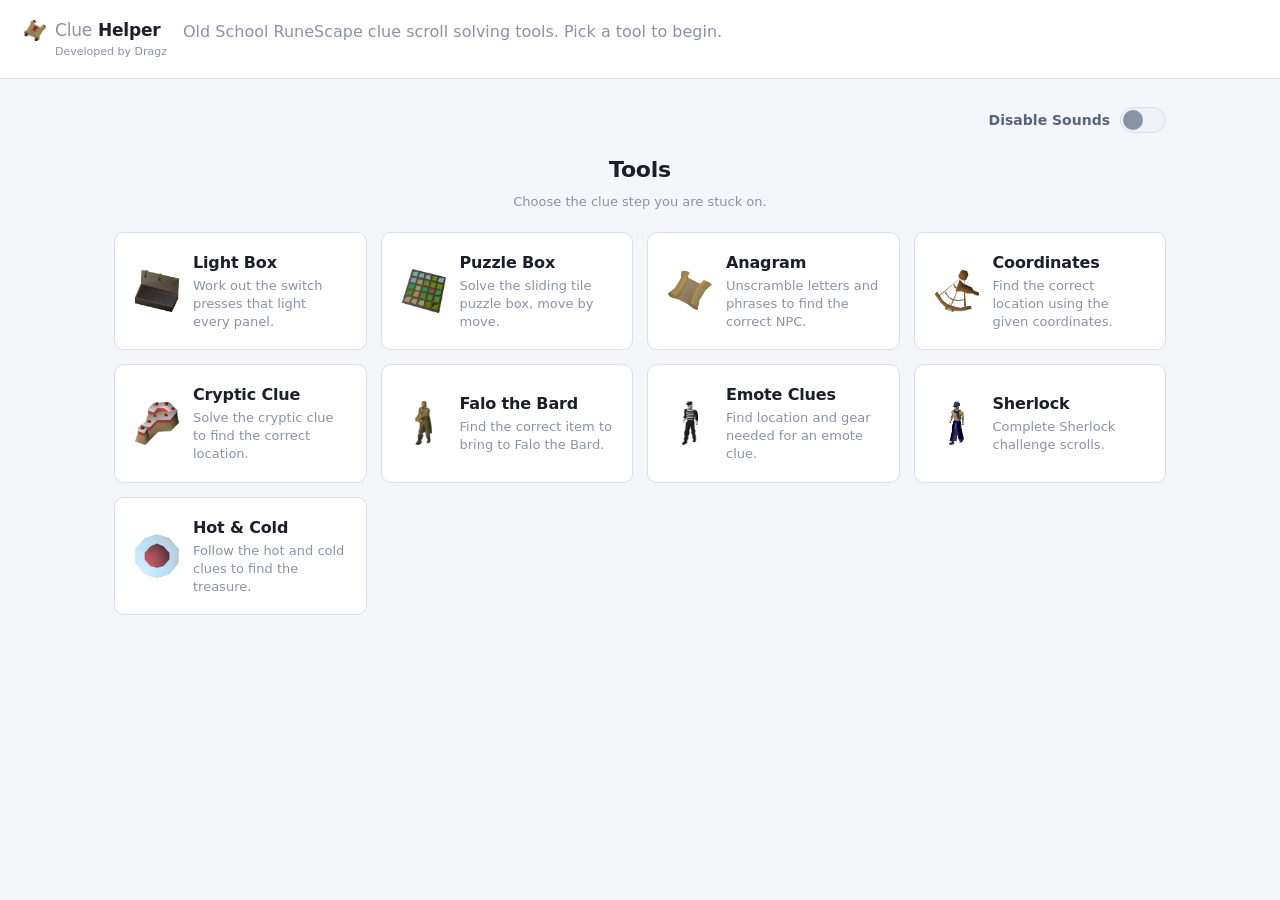
==== commit 1c7dad73: "set up base architecture and icons for other clue step types" ====
--- a/index.html
+++ b/index.html
@@ -3,9 +3,10 @@
   GENERATED FILE -- DO NOT EDIT.
 
   Built by build_standalone.py from:
-      web/index.html   markup        web/tools/*.js   the tools
-      web/style.css    styles        docs/*           sprites and sounds
+      web/index.html   markup        web/tools/*.js    the tools
+      web/style.css    styles        web/offline/*.js  solvers, in JS
       ui.py            every label, tool and timing
+      docs/*           sprites and sounds
 
   Edit those, then run:  python build_standalone.py
 -->
@@ -16,7 +17,7 @@
 <meta name="viewport" content="width=device-width, initial-scale=1">
 <title>Clue Helper</title>
 <link rel="icon" type="image/png" href="[data-uri]">
-<link rel="apple-touch-icon" href="[data-uri]">
+<link rel="apple-touch-icon" href="[data-uri]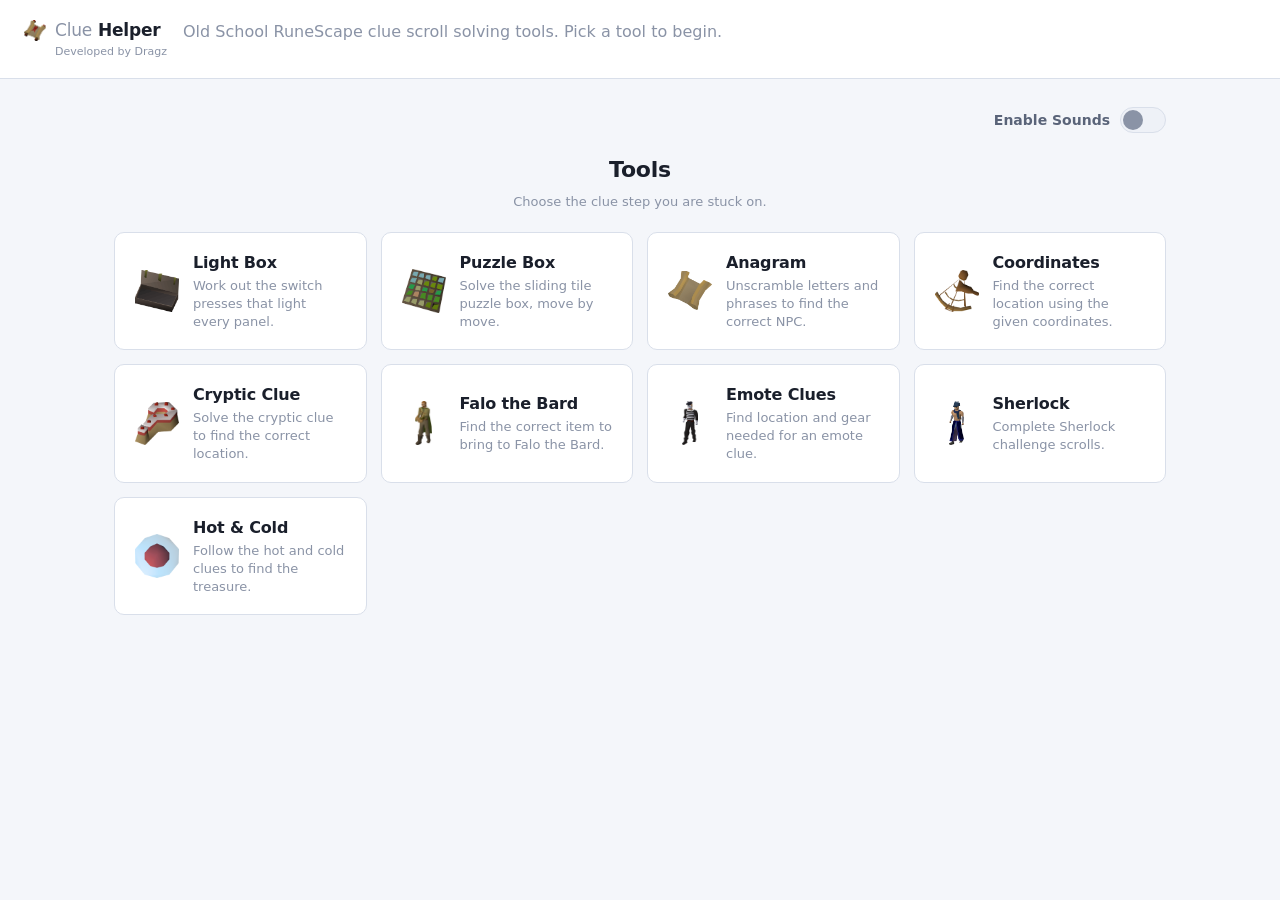
==== commit 75ef021b: "merge develop and tidy up" ====
--- a/index.html
+++ b/index.html
@@ -160,26 +160,30 @@
 .backbtn:hover { color: var(--ink); background: var(--panel-2); }
 .backbtn:focus-visible { outline: 2px solid var(--accent); outline-offset: 2px; }
 
-/* Titles are centred on every page, tool and home alike, and stay pinned to the
-   top of the window when a long page scrolls under them. The padding is what
-   keeps the title off the window's edge once pinned; the gaps it replaces (16px
-   above, 6px below) are taken out of the neighbours, so at rest nothing moves.
-   The opaque background is what the page scrolls behind. */
+/* Titles are centred on every page, tool and home alike. The padding gives a
+   title room to sit off the window's edge when it is pinned (below); the gaps
+   it replaces (16px above, 6px below) are taken out of the neighbours, so the
+   spacing is the same whether or not a page pins its title. */
 .pagetitle {
-  position: sticky;
-  top: 0;
-  z-index: 10;
   display: flex;
   align-items: center;
   justify-content: center;
   gap: 11px;
   margin: 0;
   padding: 14px 0 6px;
-  background: var(--bg);
   text-align: center;
   font-size: 22px;
   font-weight: 650;
   letter-spacing: -0.01em;
+}
+/* A tool's title stays pinned to the top of the window when a long page scrolls
+   under it. The opaque background is what the page scrolls behind. The home
+   screen's title is left to scroll away with its page. */
+#page-tool .pagetitle {
+  position: sticky;
+  top: 0;
+  z-index: 10;
+  background: var(--bg);
 }
 /* The tool page repeats the card's icon beside its name, at the same scale
    the card shows it, so the two read as the same object. */
@@ -820,8 +824,8 @@
     </button>
 
     <label class="switch">
-      <span class="switch-label">Disable Sounds</span>
-      <input type="checkbox" id="mute">
+      <span class="switch-label">Enable Sounds</span>
+      <input type="checkbox" id="sound">
       <span class="track" aria-hidden="true"><span class="knob"></span></span>
     </label>
   </div>
@@ -1131,16 +1135,19 @@
 
 // --- sound ----------------------------------------------------------------
 
-const MUTE_KEY = "clue-helper.mute";
-let muted = false;
+/* Sounds are off until the switch is turned on, and the choice is remembered.
+   The key is new on purpose: the one it replaced (clue-helper.mute) stored the
+   opposite meaning, so reading it back would flip anyone's saved choice. */
+const SOUND_KEY = "clue-helper.sound";
+let soundOn = false;
 try {
-  muted = localStorage.getItem(MUTE_KEY) === "1";
+  soundOn = localStorage.getItem(SOUND_KEY) === "1";
 } catch {}
 
 const sounds = new Map();
 
 function playSound(url) {
-  if (muted) return;
+  if (!soundOn) return;
   let source = sounds.get(url);
   if (!source) {
     source = new Audio(url);
@@ -1154,10 +1161,10 @@
 }
 window.playSound = playSound;
 
-$("mute").addEventListener("change", (event) => {
-  muted = event.target.checked;
+$("sound").addEventListener("change", (event) => {
+  soundOn = event.target.checked;
   try {
-    localStorage.setItem(MUTE_KEY, muted ? "1" : "0");
+    localStorage.setItem(SOUND_KEY, soundOn ? "1" : "0");
   } catch {}
 });
 
@@ -1262,7 +1269,7 @@
 (function init() {
   // The switch starts where the remembered choice left it, not where the
   // markup does.
-  $("mute").checked = muted;
+  $("sound").checked = soundOn;
   buildMenu();
   render();
   let headerWidth = null;
